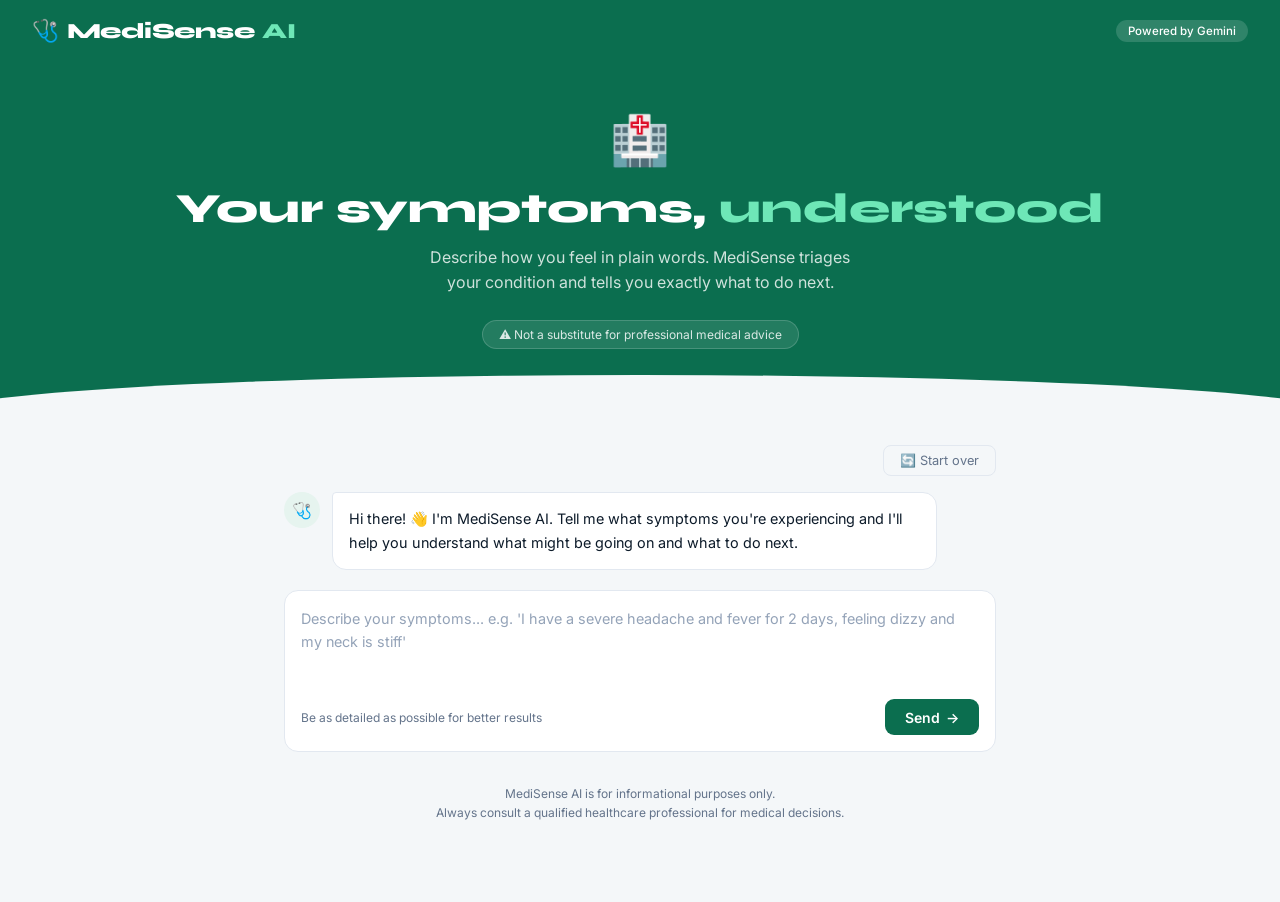
==== medisense-ai.html @ 7944e84e "Initial commit: MediSense AI - symptom checker built with Gemini API" ====
<!doctype html>
<html lang="en">
  <head>
    <meta charset="UTF-8" />
    <meta name="viewport" content="width=device-width, initial-scale=1.0" />
    <title>MediSense AI</title>
    <link
      href="https://fonts.googleapis.com/css2?family=Inter:ital,wght@0,400;0,500;0,600;0,700;1,400&family=Syne:wght@700;800&display=swap"
      rel="stylesheet" />
    <style>
      *,
      *::before,
      *::after {
        box-sizing: border-box;
        margin: 0;
        padding: 0;
      }

      :root {
        --bg: #f4f7f9;
        --surface: #ffffff;
        --primary: #0b6e4f;
        --primary-light: #e6f4ef;
        --primary-mid: #14a97a;
        --text: #0d1b2a;
        --muted: #64748b;
        --border: #e2e8f0;
        --emergency: #dc2626;
        --emergency-bg: #fef2f2;
        --urgent: #d97706;
        --urgent-bg: #fffbeb;
        --see-doctor: #2563eb;
        --see-doctor-bg: #eff6ff;
        --monitor: #0b6e4f;
        --monitor-bg: #e6f4ef;
      }

      body {
        font-family: "Inter", sans-serif;
        background: var(--bg);
        color: var(--text);
        min-height: 100vh;
      }

      /* HEADER */
      header {
        background: var(--primary);
        padding: 0 2rem;
        height: 62px;
        display: flex;
        align-items: center;
        justify-content: space-between;
        position: sticky;
        top: 0;
        z-index: 10;
      }

      .logo {
        font-family: "Syne", sans-serif;
        font-size: 1.35rem;
        font-weight: 800;
        color: white;
        letter-spacing: -0.5px;
        display: flex;
        align-items: center;
        gap: 0.5rem;
      }

      .logo .dot {
        color: #6ee7b7;
      }

      .header-badge {
        font-size: 0.72rem;
        background: rgba(255, 255, 255, 0.15);
        color: white;
        padding: 4px 12px;
        border-radius: 20px;
        font-weight: 500;
      }

      /* HERO */
      .hero {
        background: var(--primary);
        color: white;
        padding: 3rem 1.5rem 4rem;
        text-align: center;
        position: relative;
        overflow: hidden;
      }

      .hero::after {
        content: "";
        position: absolute;
        bottom: -2px;
        left: 0;
        right: 0;
        height: 40px;
        background: var(--bg);
        clip-path: ellipse(55% 100% at 50% 100%);
      }

      .hero-icon {
        font-size: 3rem;
        margin-bottom: 1rem;
        display: block;
      }

      .hero h1 {
        font-family: "Syne", sans-serif;
        font-size: clamp(1.8rem, 4vw, 2.6rem);
        font-weight: 800;
        line-height: 1.15;
        margin-bottom: 0.75rem;
      }

      .hero h1 span {
        color: #6ee7b7;
      }

      .hero p {
        font-size: 1rem;
        opacity: 0.8;
        max-width: 440px;
        margin: 0 auto 1.5rem;
        line-height: 1.6;
      }

      .disclaimer-pill {
        display: inline-block;
        background: rgba(255, 255, 255, 0.12);
        border: 1px solid rgba(255, 255, 255, 0.2);
        padding: 6px 16px;
        border-radius: 20px;
        font-size: 0.75rem;
        opacity: 0.85;
      }

      /* CONTAINER */
      .container {
        max-width: 760px;
        margin: 0 auto;
        padding: 2rem 1.5rem 5rem;
      }

      /* CHAT HISTORY */
      #chatHistory {
        margin-bottom: 1.25rem;
        display: flex;
        flex-direction: column;
        gap: 1rem;
      }

      .bubble {
        display: flex;
        gap: 0.75rem;
        align-items: flex-start;
      }

      .bubble.user {
        flex-direction: row-reverse;
      }

      .avatar {
        width: 36px;
        height: 36px;
        border-radius: 50%;
        display: flex;
        align-items: center;
        justify-content: center;
        font-size: 1rem;
        flex-shrink: 0;
      }

      .avatar.ai {
        background: var(--primary-light);
      }
      .avatar.user-av {
        background: #e0e7ff;
      }

      .bubble-content {
        max-width: 85%;
        padding: 0.875rem 1rem;
        border-radius: 14px;
        font-size: 0.9rem;
        line-height: 1.65;
      }

      .bubble.ai .bubble-content {
        background: var(--surface);
        border: 1px solid var(--border);
        border-top-left-radius: 4px;
      }

      .bubble.user .bubble-content {
        background: var(--primary);
        color: white;
        border-top-right-radius: 4px;
      }

      /* TRIAGE RESULT CARD */
      .triage-card {
        background: var(--surface);
        border: 1px solid var(--border);
        border-radius: 16px;
        overflow: hidden;
        margin-bottom: 1rem;
      }

      .triage-header {
        padding: 1rem 1.25rem;
        display: flex;
        align-items: center;
        gap: 0.75rem;
      }

      .triage-badge {
        font-size: 0.75rem;
        font-weight: 700;
        padding: 4px 12px;
        border-radius: 20px;
        letter-spacing: 0.3px;
      }

      .triage-emergency .triage-header {
        background: var(--emergency-bg);
        border-bottom: 1px solid #fecaca;
      }
      .triage-emergency .triage-badge {
        background: var(--emergency);
        color: white;
      }
      .triage-urgent .triage-header {
        background: var(--urgent-bg);
        border-bottom: 1px solid #fde68a;
      }
      .triage-urgent .triage-badge {
        background: var(--urgent);
        color: white;
      }
      .triage-see-doctor .triage-header {
        background: var(--see-doctor-bg);
        border-bottom: 1px solid #bfdbfe;
      }
      .triage-see-doctor .triage-badge {
        background: var(--see-doctor);
        color: white;
      }
      .triage-monitor .triage-header {
        background: var(--monitor-bg);
        border-bottom: 1px solid #a7f3d0;
      }
      .triage-monitor .triage-badge {
        background: var(--monitor);
        color: white;
      }

      .triage-icon {
        font-size: 1.5rem;
      }
      .triage-title {
        font-weight: 700;
        font-size: 0.95rem;
      }

      .triage-body {
        padding: 1.25rem;
      }

      .triage-summary {
        font-size: 0.9rem;
        line-height: 1.65;
        color: var(--text);
        margin-bottom: 1.25rem;
      }

      .triage-section {
        margin-bottom: 1rem;
      }

      .triage-section h4 {
        font-size: 0.8rem;
        font-weight: 700;
        color: var(--muted);
        text-transform: uppercase;
        letter-spacing: 0.4px;
        margin-bottom: 0.5rem;
      }

      .triage-section ul {
        list-style: none;
        padding: 0;
        display: flex;
        flex-direction: column;
        gap: 0.4rem;
      }

      .triage-section ul li {
        font-size: 0.875rem;
        padding: 0.5rem 0.75rem;
        background: var(--bg);
        border-radius: 8px;
        display: flex;
        align-items: flex-start;
        gap: 0.5rem;
        line-height: 1.5;
      }

      .triage-section ul li .li-icon {
        flex-shrink: 0;
      }

      .action-steps li {
        background: var(--primary-light);
      }

      /* FOLLOW-UP QUESTIONS */
      .followup-card {
        background: var(--surface);
        border: 1px solid var(--border);
        border-radius: 14px;
        padding: 1.1rem 1.25rem;
        margin-top: 0.75rem;
      }

      .followup-card p {
        font-size: 0.875rem;
        color: var(--muted);
        margin-bottom: 0.75rem;
      }

      .followup-questions {
        display: flex;
        flex-direction: column;
        gap: 0.5rem;
      }

      .fq-btn {
        background: var(--bg);
        border: 1px solid var(--border);
        padding: 0.6rem 0.875rem;
        border-radius: 8px;
        font-size: 0.85rem;
        font-family: "Inter", sans-serif;
        cursor: pointer;
        text-align: left;
        color: var(--text);
        transition: all 0.15s;
        line-height: 1.4;
      }

      .fq-btn:hover {
        border-color: var(--primary-mid);
        background: var(--primary-light);
        color: var(--primary);
      }

      /* INPUT AREA */
      .input-area {
        background: var(--surface);
        border: 1px solid var(--border);
        border-radius: 14px;
        padding: 1rem;
        display: flex;
        flex-direction: column;
        gap: 0.75rem;
      }

      .input-area textarea {
        width: 100%;
        border: none;
        outline: none;
        font-family: "Inter", sans-serif;
        font-size: 0.9rem;
        line-height: 1.6;
        color: var(--text);
        resize: none;
        min-height: 80px;
        background: transparent;
      }

      .input-area textarea::placeholder {
        color: #94a3b8;
      }

      .input-footer {
        display: flex;
        justify-content: space-between;
        align-items: center;
      }

      .input-hint {
        font-size: 0.75rem;
        color: var(--muted);
      }

      .send-btn {
        background: var(--primary);
        color: white;
        border: none;
        padding: 0.6rem 1.25rem;
        border-radius: 9px;
        font-size: 0.875rem;
        font-weight: 600;
        font-family: "Inter", sans-serif;
        cursor: pointer;
        display: flex;
        align-items: center;
        gap: 0.4rem;
        transition:
          background 0.2s,
          transform 0.1s;
      }

      .send-btn:hover {
        background: #094d37;
      }
      .send-btn:active {
        transform: scale(0.97);
      }
      .send-btn:disabled {
        background: #94a3b8;
        cursor: not-allowed;
        transform: none;
      }

      /* LOADER BUBBLE */
      .typing-bubble {
        display: flex;
        gap: 0.75rem;
        align-items: flex-start;
      }

      .typing-dots {
        background: var(--surface);
        border: 1px solid var(--border);
        border-radius: 14px;
        border-top-left-radius: 4px;
        padding: 0.875rem 1rem;
        display: flex;
        gap: 5px;
        align-items: center;
      }

      .typing-dots span {
        width: 7px;
        height: 7px;
        background: var(--primary-mid);
        border-radius: 50%;
        animation: bounce 1.2s infinite;
      }

      .typing-dots span:nth-child(2) {
        animation-delay: 0.2s;
      }
      .typing-dots span:nth-child(3) {
        animation-delay: 0.4s;
      }

      @keyframes bounce {
        0%,
        80%,
        100% {
          transform: translateY(0);
          opacity: 0.4;
        }
        40% {
          transform: translateY(-6px);
          opacity: 1;
        }
      }

      /* ERROR */
      .error-pill {
        background: #fef2f2;
        border: 1px solid #fecaca;
        color: var(--emergency);
        padding: 0.75rem 1rem;
        border-radius: 10px;
        font-size: 0.875rem;
        margin-bottom: 0.75rem;
      }

      /* RESET */
      .reset-btn {
        background: none;
        border: 1px solid var(--border);
        color: var(--muted);
        padding: 0.45rem 1rem;
        border-radius: 8px;
        font-size: 0.8rem;
        font-family: "Inter", sans-serif;
        cursor: pointer;
        transition: all 0.2s;
      }

      .reset-btn:hover {
        border-color: var(--emergency);
        color: var(--emergency);
      }

      .top-bar {
        display: flex;
        justify-content: flex-end;
        margin-bottom: 1rem;
      }

      /* DISCLAIMER FOOTER */
      .footer-note {
        text-align: center;
        font-size: 0.75rem;
        color: var(--muted);
        margin-top: 2rem;
        line-height: 1.6;
      }
    </style>
  </head>
  <body>
    <header>
      <div class="logo">
        <span>🩺</span> MediSense<span class="dot">AI</span>
      </div>
      <div class="header-badge">Powered by Gemini</div>
    </header>

    <div class="hero">
      <span class="hero-icon">🏥</span>
      <h1>Your symptoms, <span>understood</span></h1>
      <p>
        Describe how you feel in plain words. MediSense triages your condition
        and tells you exactly what to do next.
      </p>
      <div class="disclaimer-pill">
        ⚠️ Not a substitute for professional medical advice
      </div>
    </div>

    <div class="container">
      <div class="top-bar">
        <button class="reset-btn" onclick="resetChat()">🔄 Start over</button>
      </div>

      <div id="chatHistory"></div>

      <div id="errorContainer"></div>

      <div class="input-area">
        <textarea
          id="symptomInput"
          placeholder="Describe your symptoms... e.g. 'I have a severe headache and fever for 2 days, feeling dizzy and my neck is stiff'"
          onkeydown="handleKey(event)"></textarea>
        <div class="input-footer">
          <span class="input-hint"
            >Be as detailed as possible for better results</span
          >
          <button class="send-btn" id="sendBtn" onclick="sendMessage()">
            <span>Send</span> →
          </button>
        </div>
      </div>

      <div class="footer-note">
        MediSense AI is for informational purposes only.<br />
        Always consult a qualified healthcare professional for medical
        decisions.
      </div>
    </div>

    <script>
      const GEMINI_API_KEY =
        "AQ.Ab8RN6LiG87fTuWB8B-XUvdcPAya-ZRC0vfElO4MX_sTVH9ygw";
      const API_URL = `https://generativelanguage.googleapis.com/v1beta/models/gemini-3.1-flash-lite:generateContent?key=${GEMINI_API_KEY}`;

      let conversationHistory = [];
      let isFirstMessage = true;

      function handleKey(e) {
        if (e.key === "Enter" && !e.shiftKey) {
          e.preventDefault();
          sendMessage();
        }
      }

      async function sendMessage(prefill = null) {
        const input = document.getElementById("symptomInput");
        const message = prefill || input.value.trim();
        if (!message) return;

        clearError();
        input.value = "";

        // Add user bubble
        addBubble("user", message);

        // Add to history
        conversationHistory.push({ role: "user", parts: [{ text: message }] });

        // Show typing
        const typingEl = showTyping();

        const prompt = buildPrompt(message);

        try {
          const response = await fetch(API_URL, {
            method: "POST",
            headers: { "Content-Type": "application/json" },
            body: JSON.stringify({
              contents: conversationHistory,
              systemInstruction: {
                parts: [
                  {
                    text: `You are MediSense AI, a compassionate and knowledgeable medical triage assistant. 
Your job is to help everyday people understand their symptoms and know what to do.

ALWAYS respond in valid JSON only. No markdown, no backticks, no extra text.

For the FIRST symptom description, use this structure:
{
  "type": "triage",
  "triage_level": "emergency|urgent|see_doctor|monitor",
  "triage_title": "<short title e.g. 'Seek Emergency Care Now'>",
  "triage_icon": "<one emoji>",
  "summary": "<2-3 sentence compassionate summary of what might be happening>",
  "possible_conditions": ["<condition 1>", "<condition 2>", "<condition 3>"],
  "action_steps": ["<step 1>", "<step 2>", "<step 3>"],
  "follow_up_questions": ["<question to clarify symptoms 1>", "<question 2>", "<question 3>"]
}

For FOLLOW-UP messages (more info provided), use:
{
  "type": "followup",
  "updated_summary": "<updated assessment based on new info>",
  "refined_conditions": ["<condition 1>", "<condition 2>"],
  "updated_action_steps": ["<step 1>", "<step 2>", "<step 3>"],
  "follow_up_questions": ["<another clarifying question 1>", "<question 2>"]
}

Triage levels:
- emergency: life-threatening, call ambulance or go to ER immediately
- urgent: needs care within hours, go to urgent care or ER
- see_doctor: needs medical attention within 1-2 days
- monitor: can be managed at home, watch for changes

Always be compassionate, clear, and avoid medical jargon.`,
                  },
                ],
              },
              generationConfig: { temperature: 0.4, maxOutputTokens: 1500 },
            }),
          });

          removeTyping(typingEl);

          const data = await response.json();
          if (data.error) throw new Error(data.error.message);

          const raw = data.candidates[0].content.parts[0].text;
          const clean = raw.replace(/```json|```/g, "").trim();
          const result = JSON.parse(clean);

          // Add assistant response to history
          conversationHistory.push({
            role: "model",
            parts: [{ text: raw }],
          });

          if (result.type === "triage") {
            renderTriageCard(result);
          } else {
            renderFollowUp(result);
          }

          isFirstMessage = false;
        } catch (err) {
          removeTyping(typingEl);
          showError("Something went wrong: " + err.message);
        }
      }

      function buildPrompt(message) {
        return message;
      }

      function renderTriageCard(r) {
        const levelClass =
          {
            emergency: "triage-emergency",
            urgent: "triage-urgent",
            see_doctor: "triage-see-doctor",
            monitor: "triage-monitor",
          }[r.triage_level] || "triage-monitor";

        const html = `
      <div class="triage-card ${levelClass}">
        <div class="triage-header">
          <span class="triage-icon">${r.triage_icon}</span>
          <span class="triage-title">${r.triage_title}</span>
          <span class="triage-badge">${r.triage_level.replace("_", " ").toUpperCase()}</span>
        </div>
        <div class="triage-body">
          <p class="triage-summary">${r.summary}</p>

          <div class="triage-section">
            <h4>Possible Conditions</h4>
            <ul>
              ${r.possible_conditions.map((c) => `<li><span class="li-icon">🔍</span> ${c}</li>`).join("")}
            </ul>
          </div>

          <div class="triage-section action-steps">
            <h4>What to do next</h4>
            <ul>
              ${r.action_steps.map((s, i) => `<li><span class="li-icon">✅</span> ${s}</li>`).join("")}
            </ul>
          </div>
        </div>
      </div>

      <div class="followup-card">
        <p>Help me refine your assessment — answer one or more of these:</p>
        <div class="followup-questions">
          ${r.follow_up_questions
            .map(
              (q) => `
            <button class="fq-btn" onclick="sendMessage(${JSON.stringify(q)})">${q}</button>
          `,
            )
            .join("")}
        </div>
      </div>
    `;

        addBubble("ai", html, true);
      }

      function renderFollowUp(r) {
        const html = `
      <div class="triage-section" style="margin-bottom:0.75rem;">
        <p style="font-size:0.9rem;line-height:1.65;margin-bottom:1rem;">${r.updated_summary}</p>

        <h4 style="font-size:0.8rem;font-weight:700;color:var(--muted);text-transform:uppercase;letter-spacing:0.4px;margin-bottom:0.5rem;">Refined Conditions</h4>
        <ul style="list-style:none;padding:0;display:flex;flex-direction:column;gap:0.4rem;margin-bottom:1rem;">
          ${r.refined_conditions
            .map(
              (c) => `
            <li style="font-size:0.875rem;padding:0.5rem 0.75rem;background:var(--bg);border-radius:8px;display:flex;gap:0.5rem;">
              <span>🔍</span> ${c}
            </li>`,
            )
            .join("")}
        </ul>

        <h4 style="font-size:0.8rem;font-weight:700;color:var(--muted);text-transform:uppercase;letter-spacing:0.4px;margin-bottom:0.5rem;">Updated Actions</h4>
        <ul style="list-style:none;padding:0;display:flex;flex-direction:column;gap:0.4rem;">
          ${r.updated_action_steps
            .map(
              (s) => `
            <li style="font-size:0.875rem;padding:0.5rem 0.75rem;background:var(--primary-light);border-radius:8px;display:flex;gap:0.5rem;">
              <span>✅</span> ${s}
            </li>`,
            )
            .join("")}
        </ul>
      </div>

      ${
        r.follow_up_questions && r.follow_up_questions.length
          ? `
      <div class="followup-card" style="margin-top:0.75rem;">
        <p>Want to tell me more?</p>
        <div class="followup-questions">
          ${r.follow_up_questions
            .map(
              (q) => `
            <button class="fq-btn" onclick="sendMessage(${JSON.stringify(q)})">${q}</button>
          `,
            )
            .join("")}
        </div>
      </div>`
          : ""
      }
    `;

        addBubble("ai", html, true);
      }

      function addBubble(role, content, isHTML = false) {
        const history = document.getElementById("chatHistory");
        const div = document.createElement("div");
        div.className = `bubble ${role === "ai" ? "ai" : "user"}`;

        const avatar = `<div class="avatar ${role === "ai" ? "ai" : "user-av"}">${role === "ai" ? "🩺" : "👤"}</div>`;
        const bubble = document.createElement("div");
        bubble.className = "bubble-content";

        if (isHTML) bubble.innerHTML = content;
        else bubble.textContent = content;

        div.innerHTML = avatar;
        div.appendChild(bubble);
        history.appendChild(div);
        div.scrollIntoView({ behavior: "smooth", block: "end" });
      }

      function showTyping() {
        const history = document.getElementById("chatHistory");
        const div = document.createElement("div");
        div.className = "typing-bubble";
        div.id = "typingIndicator";
        div.innerHTML = `
      <div class="avatar ai">🩺</div>
      <div class="typing-dots">
        <span></span><span></span><span></span>
      </div>
    `;
        history.appendChild(div);
        div.scrollIntoView({ behavior: "smooth", block: "end" });
        document.getElementById("sendBtn").disabled = true;
        return div;
      }

      function removeTyping(el) {
        if (el && el.parentNode) el.parentNode.removeChild(el);
        document.getElementById("sendBtn").disabled = false;
      }

      function showError(msg) {
        document.getElementById("errorContainer").innerHTML = `
      <div class="error-pill">⚠️ ${msg}</div>
    `;
      }

      function clearError() {
        document.getElementById("errorContainer").innerHTML = "";
      }

      function resetChat() {
        conversationHistory = [];
        isFirstMessage = true;
        document.getElementById("chatHistory").innerHTML = "";
        document.getElementById("symptomInput").value = "";
        clearError();
      }

      // Welcome message
      window.onload = () => {
        addBubble(
          "ai",
          `Hi there! 👋 I'm MediSense AI. Tell me what symptoms you're experiencing and I'll help you understand what might be going on and what to do next.`,
          false,
        );
      };
    </script>
  </body>
</html>
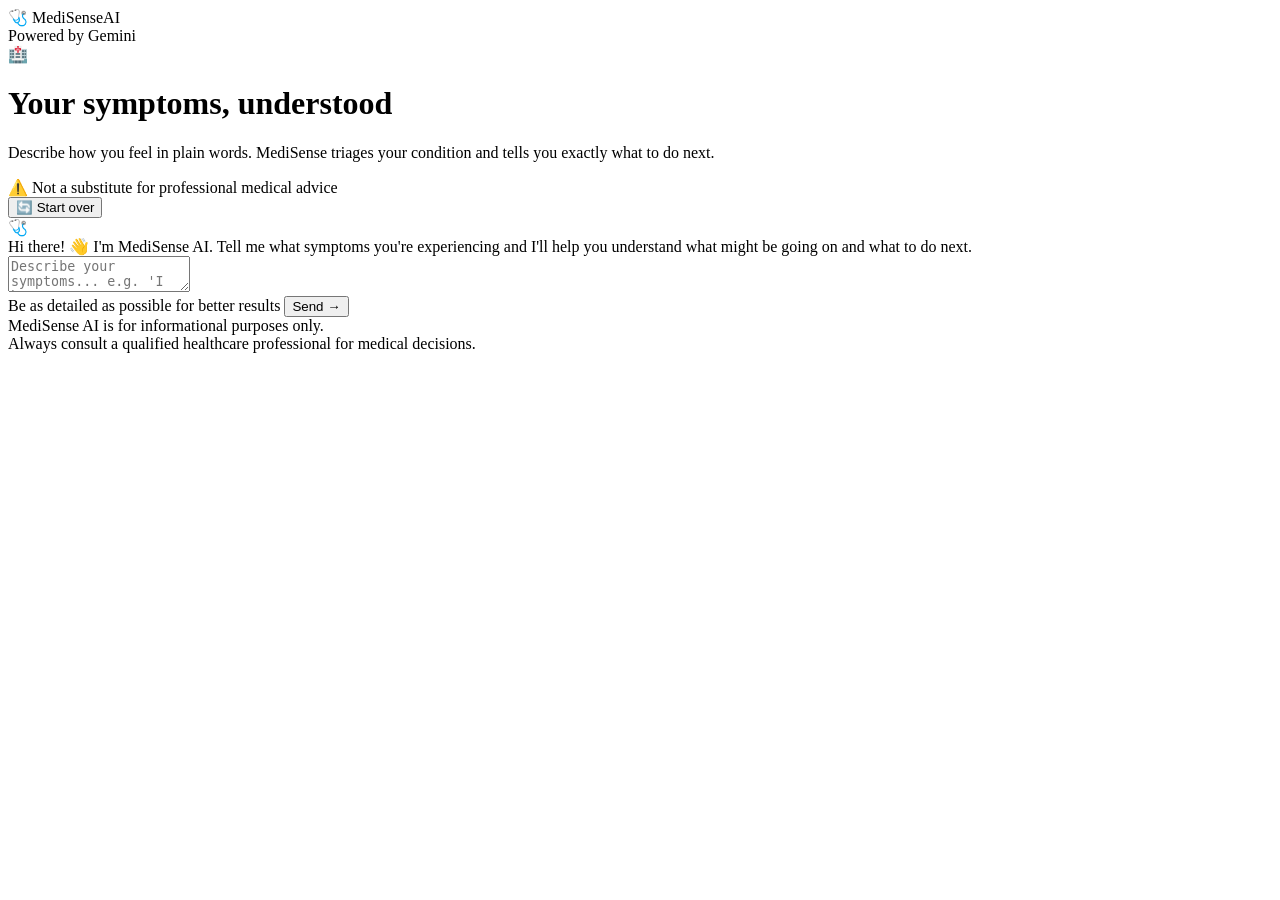
==== commit cef9c9e4: "initial commit: MediSense AI - AI symptom checker powered by Gemini" ====
--- a/medisense-ai.html
+++ b/medisense-ai.html
@@ -5,516 +5,9 @@
     <meta name="viewport" content="width=device-width, initial-scale=1.0" />
     <title>MediSense AI</title>
     <link
-      href="https://fonts.googleapis.com/css2?family=Inter:ital,wght@0,400;0,500;0,600;0,700;1,400&family=Syne:wght@700;800&display=swap"
+      href="https://fonts.googleapis.com/css2?family=Inter:wght@400;500;600;700&family=Syne:wght@700;800&display=swap"
       rel="stylesheet" />
-    <style>
-      *,
-      *::before,
-      *::after {
-        box-sizing: border-box;
-        margin: 0;
-        padding: 0;
-      }
-
-      :root {
-        --bg: #f4f7f9;
-        --surface: #ffffff;
-        --primary: #0b6e4f;
-        --primary-light: #e6f4ef;
-        --primary-mid: #14a97a;
-        --text: #0d1b2a;
-        --muted: #64748b;
-        --border: #e2e8f0;
-        --emergency: #dc2626;
-        --emergency-bg: #fef2f2;
-        --urgent: #d97706;
-        --urgent-bg: #fffbeb;
-        --see-doctor: #2563eb;
-        --see-doctor-bg: #eff6ff;
-        --monitor: #0b6e4f;
-        --monitor-bg: #e6f4ef;
-      }
-
-      body {
-        font-family: "Inter", sans-serif;
-        background: var(--bg);
-        color: var(--text);
-        min-height: 100vh;
-      }
-
-      /* HEADER */
-      header {
-        background: var(--primary);
-        padding: 0 2rem;
-        height: 62px;
-        display: flex;
-        align-items: center;
-        justify-content: space-between;
-        position: sticky;
-        top: 0;
-        z-index: 10;
-      }
-
-      .logo {
-        font-family: "Syne", sans-serif;
-        font-size: 1.35rem;
-        font-weight: 800;
-        color: white;
-        letter-spacing: -0.5px;
-        display: flex;
-        align-items: center;
-        gap: 0.5rem;
-      }
-
-      .logo .dot {
-        color: #6ee7b7;
-      }
-
-      .header-badge {
-        font-size: 0.72rem;
-        background: rgba(255, 255, 255, 0.15);
-        color: white;
-        padding: 4px 12px;
-        border-radius: 20px;
-        font-weight: 500;
-      }
-
-      /* HERO */
-      .hero {
-        background: var(--primary);
-        color: white;
-        padding: 3rem 1.5rem 4rem;
-        text-align: center;
-        position: relative;
-        overflow: hidden;
-      }
-
-      .hero::after {
-        content: "";
-        position: absolute;
-        bottom: -2px;
-        left: 0;
-        right: 0;
-        height: 40px;
-        background: var(--bg);
-        clip-path: ellipse(55% 100% at 50% 100%);
-      }
-
-      .hero-icon {
-        font-size: 3rem;
-        margin-bottom: 1rem;
-        display: block;
-      }
-
-      .hero h1 {
-        font-family: "Syne", sans-serif;
-        font-size: clamp(1.8rem, 4vw, 2.6rem);
-        font-weight: 800;
-        line-height: 1.15;
-        margin-bottom: 0.75rem;
-      }
-
-      .hero h1 span {
-        color: #6ee7b7;
-      }
-
-      .hero p {
-        font-size: 1rem;
-        opacity: 0.8;
-        max-width: 440px;
-        margin: 0 auto 1.5rem;
-        line-height: 1.6;
-      }
-
-      .disclaimer-pill {
-        display: inline-block;
-        background: rgba(255, 255, 255, 0.12);
-        border: 1px solid rgba(255, 255, 255, 0.2);
-        padding: 6px 16px;
-        border-radius: 20px;
-        font-size: 0.75rem;
-        opacity: 0.85;
-      }
-
-      /* CONTAINER */
-      .container {
-        max-width: 760px;
-        margin: 0 auto;
-        padding: 2rem 1.5rem 5rem;
-      }
-
-      /* CHAT HISTORY */
-      #chatHistory {
-        margin-bottom: 1.25rem;
-        display: flex;
-        flex-direction: column;
-        gap: 1rem;
-      }
-
-      .bubble {
-        display: flex;
-        gap: 0.75rem;
-        align-items: flex-start;
-      }
-
-      .bubble.user {
-        flex-direction: row-reverse;
-      }
-
-      .avatar {
-        width: 36px;
-        height: 36px;
-        border-radius: 50%;
-        display: flex;
-        align-items: center;
-        justify-content: center;
-        font-size: 1rem;
-        flex-shrink: 0;
-      }
-
-      .avatar.ai {
-        background: var(--primary-light);
-      }
-      .avatar.user-av {
-        background: #e0e7ff;
-      }
-
-      .bubble-content {
-        max-width: 85%;
-        padding: 0.875rem 1rem;
-        border-radius: 14px;
-        font-size: 0.9rem;
-        line-height: 1.65;
-      }
-
-      .bubble.ai .bubble-content {
-        background: var(--surface);
-        border: 1px solid var(--border);
-        border-top-left-radius: 4px;
-      }
-
-      .bubble.user .bubble-content {
-        background: var(--primary);
-        color: white;
-        border-top-right-radius: 4px;
-      }
-
-      /* TRIAGE RESULT CARD */
-      .triage-card {
-        background: var(--surface);
-        border: 1px solid var(--border);
-        border-radius: 16px;
-        overflow: hidden;
-        margin-bottom: 1rem;
-      }
-
-      .triage-header {
-        padding: 1rem 1.25rem;
-        display: flex;
-        align-items: center;
-        gap: 0.75rem;
-      }
-
-      .triage-badge {
-        font-size: 0.75rem;
-        font-weight: 700;
-        padding: 4px 12px;
-        border-radius: 20px;
-        letter-spacing: 0.3px;
-      }
-
-      .triage-emergency .triage-header {
-        background: var(--emergency-bg);
-        border-bottom: 1px solid #fecaca;
-      }
-      .triage-emergency .triage-badge {
-        background: var(--emergency);
-        color: white;
-      }
-      .triage-urgent .triage-header {
-        background: var(--urgent-bg);
-        border-bottom: 1px solid #fde68a;
-      }
-      .triage-urgent .triage-badge {
-        background: var(--urgent);
-        color: white;
-      }
-      .triage-see-doctor .triage-header {
-        background: var(--see-doctor-bg);
-        border-bottom: 1px solid #bfdbfe;
-      }
-      .triage-see-doctor .triage-badge {
-        background: var(--see-doctor);
-        color: white;
-      }
-      .triage-monitor .triage-header {
-        background: var(--monitor-bg);
-        border-bottom: 1px solid #a7f3d0;
-      }
-      .triage-monitor .triage-badge {
-        background: var(--monitor);
-        color: white;
-      }
-
-      .triage-icon {
-        font-size: 1.5rem;
-      }
-      .triage-title {
-        font-weight: 700;
-        font-size: 0.95rem;
-      }
-
-      .triage-body {
-        padding: 1.25rem;
-      }
-
-      .triage-summary {
-        font-size: 0.9rem;
-        line-height: 1.65;
-        color: var(--text);
-        margin-bottom: 1.25rem;
-      }
-
-      .triage-section {
-        margin-bottom: 1rem;
-      }
-
-      .triage-section h4 {
-        font-size: 0.8rem;
-        font-weight: 700;
-        color: var(--muted);
-        text-transform: uppercase;
-        letter-spacing: 0.4px;
-        margin-bottom: 0.5rem;
-      }
-
-      .triage-section ul {
-        list-style: none;
-        padding: 0;
-        display: flex;
-        flex-direction: column;
-        gap: 0.4rem;
-      }
-
-      .triage-section ul li {
-        font-size: 0.875rem;
-        padding: 0.5rem 0.75rem;
-        background: var(--bg);
-        border-radius: 8px;
-        display: flex;
-        align-items: flex-start;
-        gap: 0.5rem;
-        line-height: 1.5;
-      }
-
-      .triage-section ul li .li-icon {
-        flex-shrink: 0;
-      }
-
-      .action-steps li {
-        background: var(--primary-light);
-      }
-
-      /* FOLLOW-UP QUESTIONS */
-      .followup-card {
-        background: var(--surface);
-        border: 1px solid var(--border);
-        border-radius: 14px;
-        padding: 1.1rem 1.25rem;
-        margin-top: 0.75rem;
-      }
-
-      .followup-card p {
-        font-size: 0.875rem;
-        color: var(--muted);
-        margin-bottom: 0.75rem;
-      }
-
-      .followup-questions {
-        display: flex;
-        flex-direction: column;
-        gap: 0.5rem;
-      }
-
-      .fq-btn {
-        background: var(--bg);
-        border: 1px solid var(--border);
-        padding: 0.6rem 0.875rem;
-        border-radius: 8px;
-        font-size: 0.85rem;
-        font-family: "Inter", sans-serif;
-        cursor: pointer;
-        text-align: left;
-        color: var(--text);
-        transition: all 0.15s;
-        line-height: 1.4;
-      }
-
-      .fq-btn:hover {
-        border-color: var(--primary-mid);
-        background: var(--primary-light);
-        color: var(--primary);
-      }
-
-      /* INPUT AREA */
-      .input-area {
-        background: var(--surface);
-        border: 1px solid var(--border);
-        border-radius: 14px;
-        padding: 1rem;
-        display: flex;
-        flex-direction: column;
-        gap: 0.75rem;
-      }
-
-      .input-area textarea {
-        width: 100%;
-        border: none;
-        outline: none;
-        font-family: "Inter", sans-serif;
-        font-size: 0.9rem;
-        line-height: 1.6;
-        color: var(--text);
-        resize: none;
-        min-height: 80px;
-        background: transparent;
-      }
-
-      .input-area textarea::placeholder {
-        color: #94a3b8;
-      }
-
-      .input-footer {
-        display: flex;
-        justify-content: space-between;
-        align-items: center;
-      }
-
-      .input-hint {
-        font-size: 0.75rem;
-        color: var(--muted);
-      }
-
-      .send-btn {
-        background: var(--primary);
-        color: white;
-        border: none;
-        padding: 0.6rem 1.25rem;
-        border-radius: 9px;
-        font-size: 0.875rem;
-        font-weight: 600;
-        font-family: "Inter", sans-serif;
-        cursor: pointer;
-        display: flex;
-        align-items: center;
-        gap: 0.4rem;
-        transition:
-          background 0.2s,
-          transform 0.1s;
-      }
-
-      .send-btn:hover {
-        background: #094d37;
-      }
-      .send-btn:active {
-        transform: scale(0.97);
-      }
-      .send-btn:disabled {
-        background: #94a3b8;
-        cursor: not-allowed;
-        transform: none;
-      }
-
-      /* LOADER BUBBLE */
-      .typing-bubble {
-        display: flex;
-        gap: 0.75rem;
-        align-items: flex-start;
-      }
-
-      .typing-dots {
-        background: var(--surface);
-        border: 1px solid var(--border);
-        border-radius: 14px;
-        border-top-left-radius: 4px;
-        padding: 0.875rem 1rem;
-        display: flex;
-        gap: 5px;
-        align-items: center;
-      }
-
-      .typing-dots span {
-        width: 7px;
-        height: 7px;
-        background: var(--primary-mid);
-        border-radius: 50%;
-        animation: bounce 1.2s infinite;
-      }
-
-      .typing-dots span:nth-child(2) {
-        animation-delay: 0.2s;
-      }
-      .typing-dots span:nth-child(3) {
-        animation-delay: 0.4s;
-      }
-
-      @keyframes bounce {
-        0%,
-        80%,
-        100% {
-          transform: translateY(0);
-          opacity: 0.4;
-        }
-        40% {
-          transform: translateY(-6px);
-          opacity: 1;
-        }
-      }
-
-      /* ERROR */
-      .error-pill {
-        background: #fef2f2;
-        border: 1px solid #fecaca;
-        color: var(--emergency);
-        padding: 0.75rem 1rem;
-        border-radius: 10px;
-        font-size: 0.875rem;
-        margin-bottom: 0.75rem;
-      }
-
-      /* RESET */
-      .reset-btn {
-        background: none;
-        border: 1px solid var(--border);
-        color: var(--muted);
-        padding: 0.45rem 1rem;
-        border-radius: 8px;
-        font-size: 0.8rem;
-        font-family: "Inter", sans-serif;
-        cursor: pointer;
-        transition: all 0.2s;
-      }
-
-      .reset-btn:hover {
-        border-color: var(--emergency);
-        color: var(--emergency);
-      }
-
-      .top-bar {
-        display: flex;
-        justify-content: flex-end;
-        margin-bottom: 1rem;
-      }
-
-      /* DISCLAIMER FOOTER */
-      .footer-note {
-        text-align: center;
-        font-size: 0.75rem;
-        color: var(--muted);
-        margin-top: 2rem;
-        line-height: 1.6;
-      }
-    </style>
+    <link rel="stylesheet" href=".css" />
   </head>
   <body>
     <header>
@@ -540,11 +33,8 @@
       <div class="top-bar">
         <button class="reset-btn" onclick="resetChat()">🔄 Start over</button>
       </div>
-
       <div id="chatHistory"></div>
-
       <div id="errorContainer"></div>
-
       <div class="input-area">
         <textarea
           id="symptomInput"
@@ -555,11 +45,10 @@
             >Be as detailed as possible for better results</span
           >
           <button class="send-btn" id="sendBtn" onclick="sendMessage()">
-            <span>Send</span> →
+            Send →
           </button>
         </div>
       </div>
-
       <div class="footer-note">
         MediSense AI is for informational purposes only.<br />
         Always consult a qualified healthcare professional for medical
@@ -567,291 +56,6 @@
       </div>
     </div>
 
-    <script>
-      const GEMINI_API_KEY =
-        "AQ.Ab8RN6LiG87fTuWB8B-XUvdcPAya-ZRC0vfElO4MX_sTVH9ygw";
-      const API_URL = `https://generativelanguage.googleapis.com/v1beta/models/gemini-3.1-flash-lite:generateContent?key=${GEMINI_API_KEY}`;
-
-      let conversationHistory = [];
-      let isFirstMessage = true;
-
-      function handleKey(e) {
-        if (e.key === "Enter" && !e.shiftKey) {
-          e.preventDefault();
-          sendMessage();
-        }
-      }
-
-      async function sendMessage(prefill = null) {
-        const input = document.getElementById("symptomInput");
-        const message = prefill || input.value.trim();
-        if (!message) return;
-
-        clearError();
-        input.value = "";
-
-        // Add user bubble
-        addBubble("user", message);
-
-        // Add to history
-        conversationHistory.push({ role: "user", parts: [{ text: message }] });
-
-        // Show typing
-        const typingEl = showTyping();
-
-        const prompt = buildPrompt(message);
-
-        try {
-          const response = await fetch(API_URL, {
-            method: "POST",
-            headers: { "Content-Type": "application/json" },
-            body: JSON.stringify({
-              contents: conversationHistory,
-              systemInstruction: {
-                parts: [
-                  {
-                    text: `You are MediSense AI, a compassionate and knowledgeable medical triage assistant. 
-Your job is to help everyday people understand their symptoms and know what to do.
-
-ALWAYS respond in valid JSON only. No markdown, no backticks, no extra text.
-
-For the FIRST symptom description, use this structure:
-{
-  "type": "triage",
-  "triage_level": "emergency|urgent|see_doctor|monitor",
-  "triage_title": "<short title e.g. 'Seek Emergency Care Now'>",
-  "triage_icon": "<one emoji>",
-  "summary": "<2-3 sentence compassionate summary of what might be happening>",
-  "possible_conditions": ["<condition 1>", "<condition 2>", "<condition 3>"],
-  "action_steps": ["<step 1>", "<step 2>", "<step 3>"],
-  "follow_up_questions": ["<question to clarify symptoms 1>", "<question 2>", "<question 3>"]
-}
-
-For FOLLOW-UP messages (more info provided), use:
-{
-  "type": "followup",
-  "updated_summary": "<updated assessment based on new info>",
-  "refined_conditions": ["<condition 1>", "<condition 2>"],
-  "updated_action_steps": ["<step 1>", "<step 2>", "<step 3>"],
-  "follow_up_questions": ["<another clarifying question 1>", "<question 2>"]
-}
-
-Triage levels:
-- emergency: life-threatening, call ambulance or go to ER immediately
-- urgent: needs care within hours, go to urgent care or ER
-- see_doctor: needs medical attention within 1-2 days
-- monitor: can be managed at home, watch for changes
-
-Always be compassionate, clear, and avoid medical jargon.`,
-                  },
-                ],
-              },
-              generationConfig: { temperature: 0.4, maxOutputTokens: 1500 },
-            }),
-          });
-
-          removeTyping(typingEl);
-
-          const data = await response.json();
-          if (data.error) throw new Error(data.error.message);
-
-          const raw = data.candidates[0].content.parts[0].text;
-          const clean = raw.replace(/```json|```/g, "").trim();
-          const result = JSON.parse(clean);
-
-          // Add assistant response to history
-          conversationHistory.push({
-            role: "model",
-            parts: [{ text: raw }],
-          });
-
-          if (result.type === "triage") {
-            renderTriageCard(result);
-          } else {
-            renderFollowUp(result);
-          }
-
-          isFirstMessage = false;
-        } catch (err) {
-          removeTyping(typingEl);
-          showError("Something went wrong: " + err.message);
-        }
-      }
-
-      function buildPrompt(message) {
-        return message;
-      }
-
-      function renderTriageCard(r) {
-        const levelClass =
-          {
-            emergency: "triage-emergency",
-            urgent: "triage-urgent",
-            see_doctor: "triage-see-doctor",
-            monitor: "triage-monitor",
-          }[r.triage_level] || "triage-monitor";
-
-        const html = `
-      <div class="triage-card ${levelClass}">
-        <div class="triage-header">
-          <span class="triage-icon">${r.triage_icon}</span>
-          <span class="triage-title">${r.triage_title}</span>
-          <span class="triage-badge">${r.triage_level.replace("_", " ").toUpperCase()}</span>
-        </div>
-        <div class="triage-body">
-          <p class="triage-summary">${r.summary}</p>
-
-          <div class="triage-section">
-            <h4>Possible Conditions</h4>
-            <ul>
-              ${r.possible_conditions.map((c) => `<li><span class="li-icon">🔍</span> ${c}</li>`).join("")}
-            </ul>
-          </div>
-
-          <div class="triage-section action-steps">
-            <h4>What to do next</h4>
-            <ul>
-              ${r.action_steps.map((s, i) => `<li><span class="li-icon">✅</span> ${s}</li>`).join("")}
-            </ul>
-          </div>
-        </div>
-      </div>
-
-      <div class="followup-card">
-        <p>Help me refine your assessment — answer one or more of these:</p>
-        <div class="followup-questions">
-          ${r.follow_up_questions
-            .map(
-              (q) => `
-            <button class="fq-btn" onclick="sendMessage(${JSON.stringify(q)})">${q}</button>
-          `,
-            )
-            .join("")}
-        </div>
-      </div>
-    `;
-
-        addBubble("ai", html, true);
-      }
-
-      function renderFollowUp(r) {
-        const html = `
-      <div class="triage-section" style="margin-bottom:0.75rem;">
-        <p style="font-size:0.9rem;line-height:1.65;margin-bottom:1rem;">${r.updated_summary}</p>
-
-        <h4 style="font-size:0.8rem;font-weight:700;color:var(--muted);text-transform:uppercase;letter-spacing:0.4px;margin-bottom:0.5rem;">Refined Conditions</h4>
-        <ul style="list-style:none;padding:0;display:flex;flex-direction:column;gap:0.4rem;margin-bottom:1rem;">
-          ${r.refined_conditions
-            .map(
-              (c) => `
-            <li style="font-size:0.875rem;padding:0.5rem 0.75rem;background:var(--bg);border-radius:8px;display:flex;gap:0.5rem;">
-              <span>🔍</span> ${c}
-            </li>`,
-            )
-            .join("")}
-        </ul>
-
-        <h4 style="font-size:0.8rem;font-weight:700;color:var(--muted);text-transform:uppercase;letter-spacing:0.4px;margin-bottom:0.5rem;">Updated Actions</h4>
-        <ul style="list-style:none;padding:0;display:flex;flex-direction:column;gap:0.4rem;">
-          ${r.updated_action_steps
-            .map(
-              (s) => `
-            <li style="font-size:0.875rem;padding:0.5rem 0.75rem;background:var(--primary-light);border-radius:8px;display:flex;gap:0.5rem;">
-              <span>✅</span> ${s}
-            </li>`,
-            )
-            .join("")}
-        </ul>
-      </div>
-
-      ${
-        r.follow_up_questions && r.follow_up_questions.length
-          ? `
-      <div class="followup-card" style="margin-top:0.75rem;">
-        <p>Want to tell me more?</p>
-        <div class="followup-questions">
-          ${r.follow_up_questions
-            .map(
-              (q) => `
-            <button class="fq-btn" onclick="sendMessage(${JSON.stringify(q)})">${q}</button>
-          `,
-            )
-            .join("")}
-        </div>
-      </div>`
-          : ""
-      }
-    `;
-
-        addBubble("ai", html, true);
-      }
-
-      function addBubble(role, content, isHTML = false) {
-        const history = document.getElementById("chatHistory");
-        const div = document.createElement("div");
-        div.className = `bubble ${role === "ai" ? "ai" : "user"}`;
-
-        const avatar = `<div class="avatar ${role === "ai" ? "ai" : "user-av"}">${role === "ai" ? "🩺" : "👤"}</div>`;
-        const bubble = document.createElement("div");
-        bubble.className = "bubble-content";
-
-        if (isHTML) bubble.innerHTML = content;
-        else bubble.textContent = content;
-
-        div.innerHTML = avatar;
-        div.appendChild(bubble);
-        history.appendChild(div);
-        div.scrollIntoView({ behavior: "smooth", block: "end" });
-      }
-
-      function showTyping() {
-        const history = document.getElementById("chatHistory");
-        const div = document.createElement("div");
-        div.className = "typing-bubble";
-        div.id = "typingIndicator";
-        div.innerHTML = `
-      <div class="avatar ai">🩺</div>
-      <div class="typing-dots">
-        <span></span><span></span><span></span>
-      </div>
-    `;
-        history.appendChild(div);
-        div.scrollIntoView({ behavior: "smooth", block: "end" });
-        document.getElementById("sendBtn").disabled = true;
-        return div;
-      }
-
-      function removeTyping(el) {
-        if (el && el.parentNode) el.parentNode.removeChild(el);
-        document.getElementById("sendBtn").disabled = false;
-      }
-
-      function showError(msg) {
-        document.getElementById("errorContainer").innerHTML = `
-      <div class="error-pill">⚠️ ${msg}</div>
-    `;
-      }
-
-      function clearError() {
-        document.getElementById("errorContainer").innerHTML = "";
-      }
-
-      function resetChat() {
-        conversationHistory = [];
-        isFirstMessage = true;
-        document.getElementById("chatHistory").innerHTML = "";
-        document.getElementById("symptomInput").value = "";
-        clearError();
-      }
-
-      // Welcome message
-      window.onload = () => {
-        addBubble(
-          "ai",
-          `Hi there! 👋 I'm MediSense AI. Tell me what symptoms you're experiencing and I'll help you understand what might be going on and what to do next.`,
-          false,
-        );
-      };
-    </script>
+    <script src=".js"></script>
   </body>
 </html>
--- a/.css
+++ b/.css
@@ -0,0 +1,557 @@
+*,
+*::before,
+*::after {
+  box-sizing: border-box;
+  margin: 0;
+  padding: 0;
+}
+:root {
+  --bg: #f4f7f9;
+  --surface: #ffffff;
+  --primary: #0b6e4f;
+  --primary-light: #e6f4ef;
+  --primary-mid: #14a97a;
+  --text: #0d1b2a;
+  --muted: #64748b;
+  --border: #e2e8f0;
+  --emergency: #dc2626;
+  --emergency-bg: #fef2f2;
+  --urgent: #d97706;
+  --urgent-bg: #fffbeb;
+  --see-doctor: #2563eb;
+  --see-doctor-bg: #eff6ff;
+  --monitor: #0b6e4f;
+  --monitor-bg: #e6f4ef;
+}
+body {
+  font-family: "Inter", sans-serif;
+  background: var(--bg);
+  color: var(--text);
+  min-height: 100vh;
+}
+
+/* HEADER */
+header {
+  background: var(--primary);
+  padding: 0 2rem;
+  height: 62px;
+  display: flex;
+  align-items: center;
+  justify-content: space-between;
+  position: sticky;
+  top: 0;
+  z-index: 10;
+}
+.logo {
+  font-family: "Syne", sans-serif;
+  font-size: 1.35rem;
+  font-weight: 800;
+  color: white;
+  display: flex;
+  align-items: center;
+  gap: 0.5rem;
+}
+.logo .dot {
+  color: #6ee7b7;
+}
+.header-badge {
+  font-size: 0.72rem;
+  background: rgba(255, 255, 255, 0.15);
+  color: white;
+  padding: 4px 12px;
+  border-radius: 20px;
+}
+
+/* HERO */
+.hero {
+  background: var(--primary);
+  color: white;
+  padding: 3rem 1.5rem 4rem;
+  text-align: center;
+  position: relative;
+  overflow: hidden;
+}
+.hero::after {
+  content: "";
+  position: absolute;
+  bottom: -2px;
+  left: 0;
+  right: 0;
+  height: 40px;
+  background: var(--bg);
+  clip-path: ellipse(55% 100% at 50% 100%);
+}
+.hero-icon {
+  font-size: 3rem;
+  margin-bottom: 1rem;
+  display: block;
+}
+.hero h1 {
+  font-family: "Syne", sans-serif;
+  font-size: clamp(1.8rem, 4vw, 2.6rem);
+  font-weight: 800;
+  line-height: 1.15;
+  margin-bottom: 0.75rem;
+}
+.hero h1 span {
+  color: #6ee7b7;
+}
+.hero p {
+  font-size: 1rem;
+  opacity: 0.8;
+  max-width: 440px;
+  margin: 0 auto 1.5rem;
+  line-height: 1.6;
+}
+.disclaimer-pill {
+  display: inline-block;
+  background: rgba(255, 255, 255, 0.12);
+  border: 1px solid rgba(255, 255, 255, 0.2);
+  padding: 6px 16px;
+  border-radius: 20px;
+  font-size: 0.75rem;
+  opacity: 0.85;
+}
+
+/* CONTAINER */
+.container {
+  max-width: 760px;
+  margin: 0 auto;
+  padding: 2rem 1.5rem 5rem;
+}
+
+/* BUBBLES */
+#chatHistory {
+  margin-bottom: 1.25rem;
+  display: flex;
+  flex-direction: column;
+  gap: 1rem;
+}
+.bubble {
+  display: flex;
+  gap: 0.75rem;
+  align-items: flex-start;
+}
+.bubble.user {
+  flex-direction: row-reverse;
+}
+.avatar {
+  width: 36px;
+  height: 36px;
+  border-radius: 50%;
+  display: flex;
+  align-items: center;
+  justify-content: center;
+  font-size: 1rem;
+  flex-shrink: 0;
+}
+.avatar.ai {
+  background: var(--primary-light);
+}
+.avatar.user-av {
+  background: #e0e7ff;
+}
+.bubble-content {
+  max-width: 85%;
+  padding: 0.875rem 1rem;
+  border-radius: 14px;
+  font-size: 0.9rem;
+  line-height: 1.65;
+}
+.bubble.ai .bubble-content {
+  background: var(--surface);
+  border: 1px solid var(--border);
+  border-top-left-radius: 4px;
+}
+.bubble.user .bubble-content {
+  background: var(--primary);
+  color: white;
+  border-top-right-radius: 4px;
+}
+
+/* TRIAGE CARD */
+.triage-card {
+  background: var(--surface);
+  border: 1px solid var(--border);
+  border-radius: 16px;
+  overflow: hidden;
+  margin-bottom: 0.75rem;
+}
+.triage-header {
+  padding: 1rem 1.25rem;
+  display: flex;
+  align-items: center;
+  gap: 0.75rem;
+  flex-wrap: wrap;
+}
+.triage-badge {
+  font-size: 0.75rem;
+  font-weight: 700;
+  padding: 4px 12px;
+  border-radius: 20px;
+}
+.triage-emergency .triage-header {
+  background: var(--emergency-bg);
+  border-bottom: 1px solid #fecaca;
+}
+.triage-emergency .triage-badge {
+  background: var(--emergency);
+  color: white;
+}
+.triage-urgent .triage-header {
+  background: var(--urgent-bg);
+  border-bottom: 1px solid #fde68a;
+}
+.triage-urgent .triage-badge {
+  background: var(--urgent);
+  color: white;
+}
+.triage-see-doctor .triage-header {
+  background: var(--see-doctor-bg);
+  border-bottom: 1px solid #bfdbfe;
+}
+.triage-see-doctor .triage-badge {
+  background: var(--see-doctor);
+  color: white;
+}
+.triage-monitor .triage-header {
+  background: var(--monitor-bg);
+  border-bottom: 1px solid #a7f3d0;
+}
+.triage-monitor .triage-badge {
+  background: var(--monitor);
+  color: white;
+}
+.triage-icon {
+  font-size: 1.5rem;
+}
+.triage-title {
+  font-weight: 700;
+  font-size: 0.95rem;
+  flex: 1;
+}
+.triage-body {
+  padding: 1.25rem;
+}
+.triage-summary {
+  font-size: 0.9rem;
+  line-height: 1.65;
+  margin-bottom: 1.25rem;
+}
+.triage-section {
+  margin-bottom: 1rem;
+}
+.triage-section h4 {
+  font-size: 0.8rem;
+  font-weight: 700;
+  color: var(--muted);
+  text-transform: uppercase;
+  letter-spacing: 0.4px;
+  margin-bottom: 0.5rem;
+}
+.triage-section ul {
+  list-style: none;
+  padding: 0;
+  display: flex;
+  flex-direction: column;
+  gap: 0.4rem;
+}
+.triage-section ul li {
+  font-size: 0.875rem;
+  padding: 0.5rem 0.75rem;
+  background: var(--bg);
+  border-radius: 8px;
+  display: flex;
+  gap: 0.5rem;
+  line-height: 1.5;
+}
+.action-steps ul li {
+  background: var(--primary-light);
+}
+
+/* HOSPITAL BTN */
+.hospital-btn {
+  display: flex;
+  align-items: center;
+  justify-content: center;
+  gap: 0.5rem;
+  width: 100%;
+  background: var(--emergency);
+  color: white;
+  border: none;
+  padding: 0.75rem;
+  border-radius: 10px;
+  font-size: 0.875rem;
+  font-weight: 700;
+  font-family: "Inter", sans-serif;
+  cursor: pointer;
+  margin-bottom: 0.75rem;
+  animation: pulse-red 1.8s infinite;
+}
+.hospital-btn.urgent-btn {
+  background: var(--urgent);
+  animation: pulse-amber 1.8s infinite;
+}
+@keyframes pulse-red {
+  0%,
+  100% {
+    box-shadow: 0 0 0 0 rgba(220, 38, 38, 0.4);
+  }
+  50% {
+    box-shadow: 0 0 0 8px rgba(220, 38, 38, 0);
+  }
+}
+@keyframes pulse-amber {
+  0%,
+  100% {
+    box-shadow: 0 0 0 0 rgba(217, 119, 6, 0.4);
+  }
+  50% {
+    box-shadow: 0 0 0 8px rgba(217, 119, 6, 0);
+  }
+}
+.location-status {
+  font-size: 0.78rem;
+  color: var(--muted);
+  text-align: center;
+  margin-bottom: 0.5rem;
+  min-height: 1rem;
+}
+
+/* FIRST AID */
+.firstaid-card {
+  background: #ecfdf5;
+  border: 1px solid #a7f3d0;
+  border-radius: 12px;
+  padding: 1rem 1.1rem;
+  margin-bottom: 0.75rem;
+}
+.firstaid-card h4 {
+  font-size: 0.82rem;
+  font-weight: 700;
+  color: var(--primary);
+  margin-bottom: 0.5rem;
+}
+.firstaid-card ul {
+  list-style: none;
+  padding: 0;
+  display: flex;
+  flex-direction: column;
+  gap: 0.35rem;
+}
+.firstaid-card ul li {
+  font-size: 0.85rem;
+  display: flex;
+  gap: 0.5rem;
+  line-height: 1.5;
+}
+
+/* EXPORT ROW */
+.export-row {
+  display: flex;
+  gap: 0.5rem;
+  margin-top: 0.75rem;
+}
+.share-btn {
+  flex: 1;
+  background: none;
+  border: 1px solid var(--primary);
+  color: var(--primary);
+  padding: 0.6rem;
+  border-radius: 9px;
+  font-size: 0.82rem;
+  font-weight: 600;
+  font-family: "Inter", sans-serif;
+  cursor: pointer;
+  transition: all 0.2s;
+}
+.share-btn:hover {
+  background: var(--primary-light);
+}
+.pdf-btn {
+  flex: 1;
+  background: #1e293b;
+  color: white;
+  border: none;
+  padding: 0.6rem;
+  border-radius: 9px;
+  font-size: 0.82rem;
+  font-weight: 600;
+  font-family: "Inter", sans-serif;
+  cursor: pointer;
+  transition: background 0.2s;
+}
+.pdf-btn:hover {
+  background: #0f172a;
+}
+
+/* FOLLOW-UP */
+.followup-card {
+  background: var(--surface);
+  border: 1px solid var(--border);
+  border-radius: 14px;
+  padding: 1.1rem 1.25rem;
+  margin-top: 0.5rem;
+}
+.followup-card p {
+  font-size: 0.875rem;
+  color: var(--muted);
+  margin-bottom: 0.75rem;
+}
+.followup-questions {
+  display: flex;
+  flex-direction: column;
+  gap: 0.5rem;
+}
+.fq-btn {
+  background: var(--bg);
+  border: 1px solid var(--border);
+  padding: 0.6rem 0.875rem;
+  border-radius: 8px;
+  font-size: 0.85rem;
+  font-family: "Inter", sans-serif;
+  cursor: pointer;
+  text-align: left;
+  color: var(--text);
+  transition: all 0.15s;
+  line-height: 1.4;
+}
+.fq-btn:hover {
+  border-color: var(--primary-mid);
+  background: var(--primary-light);
+  color: var(--primary);
+}
+
+/* INPUT */
+.input-area {
+  background: var(--surface);
+  border: 1px solid var(--border);
+  border-radius: 14px;
+  padding: 1rem;
+  display: flex;
+  flex-direction: column;
+  gap: 0.75rem;
+}
+.input-area textarea {
+  width: 100%;
+  border: none;
+  outline: none;
+  font-family: "Inter", sans-serif;
+  font-size: 0.9rem;
+  line-height: 1.6;
+  color: var(--text);
+  resize: none;
+  min-height: 80px;
+  background: transparent;
+}
+.input-area textarea::placeholder {
+  color: #94a3b8;
+}
+.input-footer {
+  display: flex;
+  justify-content: space-between;
+  align-items: center;
+}
+.input-hint {
+  font-size: 0.75rem;
+  color: var(--muted);
+}
+.send-btn {
+  background: var(--primary);
+  color: white;
+  border: none;
+  padding: 0.6rem 1.25rem;
+  border-radius: 9px;
+  font-size: 0.875rem;
+  font-weight: 600;
+  font-family: "Inter", sans-serif;
+  cursor: pointer;
+  transition: background 0.2s;
+}
+.send-btn:hover {
+  background: #094d37;
+}
+.send-btn:disabled {
+  background: #94a3b8;
+  cursor: not-allowed;
+}
+
+/* TYPING */
+.typing-bubble {
+  display: flex;
+  gap: 0.75rem;
+  align-items: flex-start;
+}
+.typing-dots {
+  background: var(--surface);
+  border: 1px solid var(--border);
+  border-radius: 14px;
+  border-top-left-radius: 4px;
+  padding: 0.875rem 1rem;
+  display: flex;
+  gap: 5px;
+  align-items: center;
+}
+.typing-dots span {
+  width: 7px;
+  height: 7px;
+  background: var(--primary-mid);
+  border-radius: 50%;
+  animation: bounce 1.2s infinite;
+}
+.typing-dots span:nth-child(2) {
+  animation-delay: 0.2s;
+}
+.typing-dots span:nth-child(3) {
+  animation-delay: 0.4s;
+}
+@keyframes bounce {
+  0%,
+  80%,
+  100% {
+    transform: translateY(0);
+    opacity: 0.4;
+  }
+  40% {
+    transform: translateY(-6px);
+    opacity: 1;
+  }
+}
+
+/* MISC */
+.error-pill {
+  background: #fef2f2;
+  border: 1px solid #fecaca;
+  color: var(--emergency);
+  padding: 0.75rem 1rem;
+  border-radius: 10px;
+  font-size: 0.875rem;
+  margin-bottom: 0.75rem;
+}
+.reset-btn {
+  background: none;
+  border: 1px solid var(--border);
+  color: var(--muted);
+  padding: 0.45rem 1rem;
+  border-radius: 8px;
+  font-size: 0.8rem;
+  font-family: "Inter", sans-serif;
+  cursor: pointer;
+  transition: all 0.2s;
+}
+.reset-btn:hover {
+  border-color: var(--emergency);
+  color: var(--emergency);
+}
+.top-bar {
+  display: flex;
+  justify-content: flex-end;
+  margin-bottom: 1rem;
+}
+.footer-note {
+  text-align: center;
+  font-size: 0.75rem;
+  color: var(--muted);
+  margin-top: 2rem;
+  line-height: 1.6;
+}
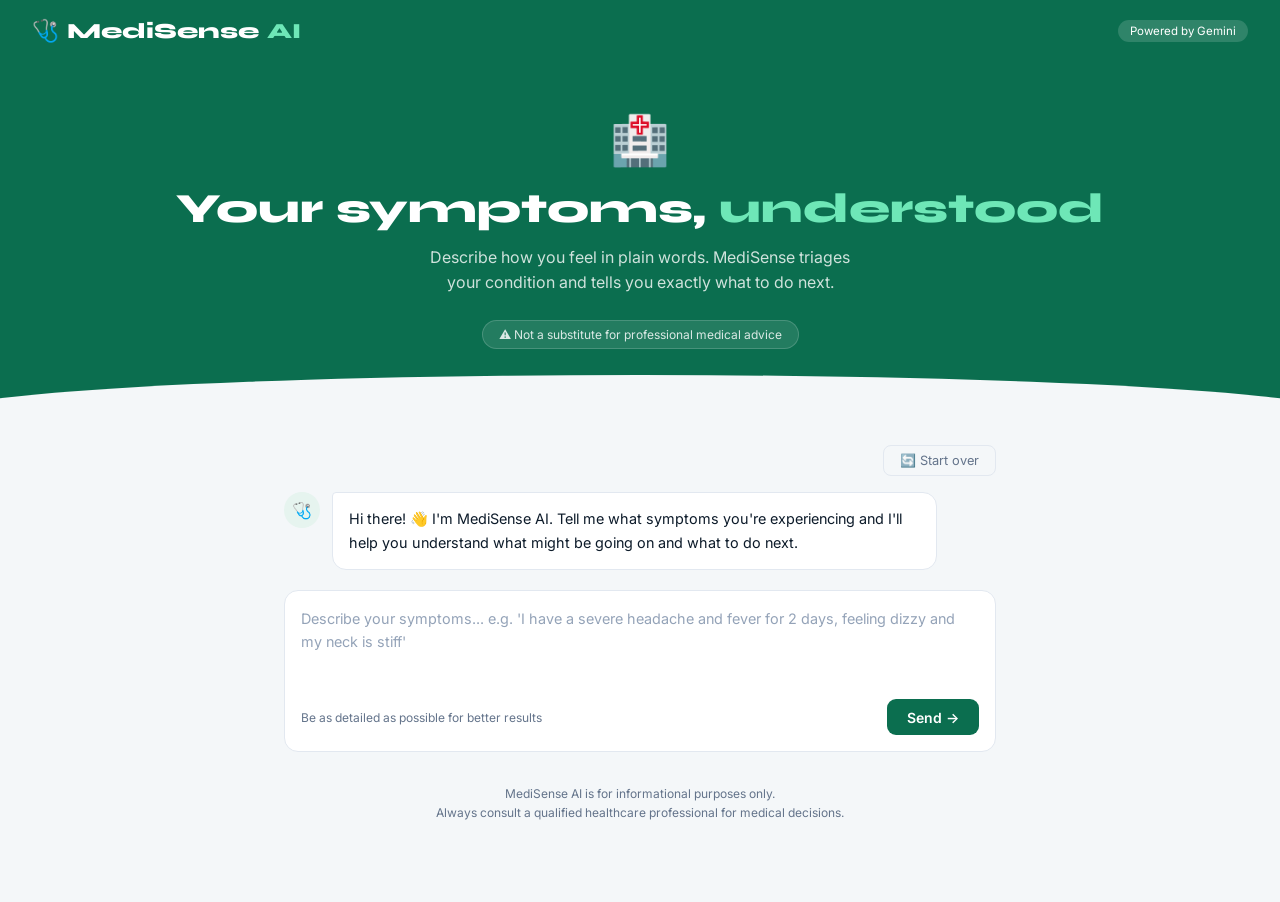
==== commit 077f076f: "updated" ====
--- a/medisense-ai.html
+++ b/medisense-ai.html
@@ -7,7 +7,7 @@
     <link
       href="https://fonts.googleapis.com/css2?family=Inter:wght@400;500;600;700&family=Syne:wght@700;800&display=swap"
       rel="stylesheet" />
-    <link rel="stylesheet" href=".css" />
+    <link rel="stylesheet" href="style.css" />
   </head>
   <body>
     <header>
@@ -56,6 +56,6 @@
       </div>
     </div>
 
-    <script src=".js"></script>
+    <script src="app.js"></script>
   </body>
 </html>
--- a/style.css
+++ b/style.css
@@ -0,0 +1,557 @@
+*,
+*::before,
+*::after {
+  box-sizing: border-box;
+  margin: 0;
+  padding: 0;
+}
+:root {
+  --bg: #f4f7f9;
+  --surface: #ffffff;
+  --primary: #0b6e4f;
+  --primary-light: #e6f4ef;
+  --primary-mid: #14a97a;
+  --text: #0d1b2a;
+  --muted: #64748b;
+  --border: #e2e8f0;
+  --emergency: #dc2626;
+  --emergency-bg: #fef2f2;
+  --urgent: #d97706;
+  --urgent-bg: #fffbeb;
+  --see-doctor: #2563eb;
+  --see-doctor-bg: #eff6ff;
+  --monitor: #0b6e4f;
+  --monitor-bg: #e6f4ef;
+}
+body {
+  font-family: "Inter", sans-serif;
+  background: var(--bg);
+  color: var(--text);
+  min-height: 100vh;
+}
+
+/* HEADER */
+header {
+  background: var(--primary);
+  padding: 0 2rem;
+  height: 62px;
+  display: flex;
+  align-items: center;
+  justify-content: space-between;
+  position: sticky;
+  top: 0;
+  z-index: 10;
+}
+.logo {
+  font-family: "Syne", sans-serif;
+  font-size: 1.35rem;
+  font-weight: 800;
+  color: white;
+  display: flex;
+  align-items: center;
+  gap: 0.5rem;
+}
+.logo .dot {
+  color: #6ee7b7;
+}
+.header-badge {
+  font-size: 0.72rem;
+  background: rgba(255, 255, 255, 0.15);
+  color: white;
+  padding: 4px 12px;
+  border-radius: 20px;
+}
+
+/* HERO */
+.hero {
+  background: var(--primary);
+  color: white;
+  padding: 3rem 1.5rem 4rem;
+  text-align: center;
+  position: relative;
+  overflow: hidden;
+}
+.hero::after {
+  content: "";
+  position: absolute;
+  bottom: -2px;
+  left: 0;
+  right: 0;
+  height: 40px;
+  background: var(--bg);
+  clip-path: ellipse(55% 100% at 50% 100%);
+}
+.hero-icon {
+  font-size: 3rem;
+  margin-bottom: 1rem;
+  display: block;
+}
+.hero h1 {
+  font-family: "Syne", sans-serif;
+  font-size: clamp(1.8rem, 4vw, 2.6rem);
+  font-weight: 800;
+  line-height: 1.15;
+  margin-bottom: 0.75rem;
+}
+.hero h1 span {
+  color: #6ee7b7;
+}
+.hero p {
+  font-size: 1rem;
+  opacity: 0.8;
+  max-width: 440px;
+  margin: 0 auto 1.5rem;
+  line-height: 1.6;
+}
+.disclaimer-pill {
+  display: inline-block;
+  background: rgba(255, 255, 255, 0.12);
+  border: 1px solid rgba(255, 255, 255, 0.2);
+  padding: 6px 16px;
+  border-radius: 20px;
+  font-size: 0.75rem;
+  opacity: 0.85;
+}
+
+/* CONTAINER */
+.container {
+  max-width: 760px;
+  margin: 0 auto;
+  padding: 2rem 1.5rem 5rem;
+}
+
+/* BUBBLES */
+#chatHistory {
+  margin-bottom: 1.25rem;
+  display: flex;
+  flex-direction: column;
+  gap: 1rem;
+}
+.bubble {
+  display: flex;
+  gap: 0.75rem;
+  align-items: flex-start;
+}
+.bubble.user {
+  flex-direction: row-reverse;
+}
+.avatar {
+  width: 36px;
+  height: 36px;
+  border-radius: 50%;
+  display: flex;
+  align-items: center;
+  justify-content: center;
+  font-size: 1rem;
+  flex-shrink: 0;
+}
+.avatar.ai {
+  background: var(--primary-light);
+}
+.avatar.user-av {
+  background: #e0e7ff;
+}
+.bubble-content {
+  max-width: 85%;
+  padding: 0.875rem 1rem;
+  border-radius: 14px;
+  font-size: 0.9rem;
+  line-height: 1.65;
+}
+.bubble.ai .bubble-content {
+  background: var(--surface);
+  border: 1px solid var(--border);
+  border-top-left-radius: 4px;
+}
+.bubble.user .bubble-content {
+  background: var(--primary);
+  color: white;
+  border-top-right-radius: 4px;
+}
+
+/* TRIAGE CARD */
+.triage-card {
+  background: var(--surface);
+  border: 1px solid var(--border);
+  border-radius: 16px;
+  overflow: hidden;
+  margin-bottom: 0.75rem;
+}
+.triage-header {
+  padding: 1rem 1.25rem;
+  display: flex;
+  align-items: center;
+  gap: 0.75rem;
+  flex-wrap: wrap;
+}
+.triage-badge {
+  font-size: 0.75rem;
+  font-weight: 700;
+  padding: 4px 12px;
+  border-radius: 20px;
+}
+.triage-emergency .triage-header {
+  background: var(--emergency-bg);
+  border-bottom: 1px solid #fecaca;
+}
+.triage-emergency .triage-badge {
+  background: var(--emergency);
+  color: white;
+}
+.triage-urgent .triage-header {
+  background: var(--urgent-bg);
+  border-bottom: 1px solid #fde68a;
+}
+.triage-urgent .triage-badge {
+  background: var(--urgent);
+  color: white;
+}
+.triage-see-doctor .triage-header {
+  background: var(--see-doctor-bg);
+  border-bottom: 1px solid #bfdbfe;
+}
+.triage-see-doctor .triage-badge {
+  background: var(--see-doctor);
+  color: white;
+}
+.triage-monitor .triage-header {
+  background: var(--monitor-bg);
+  border-bottom: 1px solid #a7f3d0;
+}
+.triage-monitor .triage-badge {
+  background: var(--monitor);
+  color: white;
+}
+.triage-icon {
+  font-size: 1.5rem;
+}
+.triage-title {
+  font-weight: 700;
+  font-size: 0.95rem;
+  flex: 1;
+}
+.triage-body {
+  padding: 1.25rem;
+}
+.triage-summary {
+  font-size: 0.9rem;
+  line-height: 1.65;
+  margin-bottom: 1.25rem;
+}
+.triage-section {
+  margin-bottom: 1rem;
+}
+.triage-section h4 {
+  font-size: 0.8rem;
+  font-weight: 700;
+  color: var(--muted);
+  text-transform: uppercase;
+  letter-spacing: 0.4px;
+  margin-bottom: 0.5rem;
+}
+.triage-section ul {
+  list-style: none;
+  padding: 0;
+  display: flex;
+  flex-direction: column;
+  gap: 0.4rem;
+}
+.triage-section ul li {
+  font-size: 0.875rem;
+  padding: 0.5rem 0.75rem;
+  background: var(--bg);
+  border-radius: 8px;
+  display: flex;
+  gap: 0.5rem;
+  line-height: 1.5;
+}
+.action-steps ul li {
+  background: var(--primary-light);
+}
+
+/* HOSPITAL BTN */
+.hospital-btn {
+  display: flex;
+  align-items: center;
+  justify-content: center;
+  gap: 0.5rem;
+  width: 100%;
+  background: var(--emergency);
+  color: white;
+  border: none;
+  padding: 0.75rem;
+  border-radius: 10px;
+  font-size: 0.875rem;
+  font-weight: 700;
+  font-family: "Inter", sans-serif;
+  cursor: pointer;
+  margin-bottom: 0.75rem;
+  animation: pulse-red 1.8s infinite;
+}
+.hospital-btn.urgent-btn {
+  background: var(--urgent);
+  animation: pulse-amber 1.8s infinite;
+}
+@keyframes pulse-red {
+  0%,
+  100% {
+    box-shadow: 0 0 0 0 rgba(220, 38, 38, 0.4);
+  }
+  50% {
+    box-shadow: 0 0 0 8px rgba(220, 38, 38, 0);
+  }
+}
+@keyframes pulse-amber {
+  0%,
+  100% {
+    box-shadow: 0 0 0 0 rgba(217, 119, 6, 0.4);
+  }
+  50% {
+    box-shadow: 0 0 0 8px rgba(217, 119, 6, 0);
+  }
+}
+.location-status {
+  font-size: 0.78rem;
+  color: var(--muted);
+  text-align: center;
+  margin-bottom: 0.5rem;
+  min-height: 1rem;
+}
+
+/* FIRST AID */
+.firstaid-card {
+  background: #ecfdf5;
+  border: 1px solid #a7f3d0;
+  border-radius: 12px;
+  padding: 1rem 1.1rem;
+  margin-bottom: 0.75rem;
+}
+.firstaid-card h4 {
+  font-size: 0.82rem;
+  font-weight: 700;
+  color: var(--primary);
+  margin-bottom: 0.5rem;
+}
+.firstaid-card ul {
+  list-style: none;
+  padding: 0;
+  display: flex;
+  flex-direction: column;
+  gap: 0.35rem;
+}
+.firstaid-card ul li {
+  font-size: 0.85rem;
+  display: flex;
+  gap: 0.5rem;
+  line-height: 1.5;
+}
+
+/* EXPORT ROW */
+.export-row {
+  display: flex;
+  gap: 0.5rem;
+  margin-top: 0.75rem;
+}
+.share-btn {
+  flex: 1;
+  background: none;
+  border: 1px solid var(--primary);
+  color: var(--primary);
+  padding: 0.6rem;
+  border-radius: 9px;
+  font-size: 0.82rem;
+  font-weight: 600;
+  font-family: "Inter", sans-serif;
+  cursor: pointer;
+  transition: all 0.2s;
+}
+.share-btn:hover {
+  background: var(--primary-light);
+}
+.pdf-btn {
+  flex: 1;
+  background: #1e293b;
+  color: white;
+  border: none;
+  padding: 0.6rem;
+  border-radius: 9px;
+  font-size: 0.82rem;
+  font-weight: 600;
+  font-family: "Inter", sans-serif;
+  cursor: pointer;
+  transition: background 0.2s;
+}
+.pdf-btn:hover {
+  background: #0f172a;
+}
+
+/* FOLLOW-UP */
+.followup-card {
+  background: var(--surface);
+  border: 1px solid var(--border);
+  border-radius: 14px;
+  padding: 1.1rem 1.25rem;
+  margin-top: 0.5rem;
+}
+.followup-card p {
+  font-size: 0.875rem;
+  color: var(--muted);
+  margin-bottom: 0.75rem;
+}
+.followup-questions {
+  display: flex;
+  flex-direction: column;
+  gap: 0.5rem;
+}
+.fq-btn {
+  background: var(--bg);
+  border: 1px solid var(--border);
+  padding: 0.6rem 0.875rem;
+  border-radius: 8px;
+  font-size: 0.85rem;
+  font-family: "Inter", sans-serif;
+  cursor: pointer;
+  text-align: left;
+  color: var(--text);
+  transition: all 0.15s;
+  line-height: 1.4;
+}
+.fq-btn:hover {
+  border-color: var(--primary-mid);
+  background: var(--primary-light);
+  color: var(--primary);
+}
+
+/* INPUT */
+.input-area {
+  background: var(--surface);
+  border: 1px solid var(--border);
+  border-radius: 14px;
+  padding: 1rem;
+  display: flex;
+  flex-direction: column;
+  gap: 0.75rem;
+}
+.input-area textarea {
+  width: 100%;
+  border: none;
+  outline: none;
+  font-family: "Inter", sans-serif;
+  font-size: 0.9rem;
+  line-height: 1.6;
+  color: var(--text);
+  resize: none;
+  min-height: 80px;
+  background: transparent;
+}
+.input-area textarea::placeholder {
+  color: #94a3b8;
+}
+.input-footer {
+  display: flex;
+  justify-content: space-between;
+  align-items: center;
+}
+.input-hint {
+  font-size: 0.75rem;
+  color: var(--muted);
+}
+.send-btn {
+  background: var(--primary);
+  color: white;
+  border: none;
+  padding: 0.6rem 1.25rem;
+  border-radius: 9px;
+  font-size: 0.875rem;
+  font-weight: 600;
+  font-family: "Inter", sans-serif;
+  cursor: pointer;
+  transition: background 0.2s;
+}
+.send-btn:hover {
+  background: #094d37;
+}
+.send-btn:disabled {
+  background: #94a3b8;
+  cursor: not-allowed;
+}
+
+/* TYPING */
+.typing-bubble {
+  display: flex;
+  gap: 0.75rem;
+  align-items: flex-start;
+}
+.typing-dots {
+  background: var(--surface);
+  border: 1px solid var(--border);
+  border-radius: 14px;
+  border-top-left-radius: 4px;
+  padding: 0.875rem 1rem;
+  display: flex;
+  gap: 5px;
+  align-items: center;
+}
+.typing-dots span {
+  width: 7px;
+  height: 7px;
+  background: var(--primary-mid);
+  border-radius: 50%;
+  animation: bounce 1.2s infinite;
+}
+.typing-dots span:nth-child(2) {
+  animation-delay: 0.2s;
+}
+.typing-dots span:nth-child(3) {
+  animation-delay: 0.4s;
+}
+@keyframes bounce {
+  0%,
+  80%,
+  100% {
+    transform: translateY(0);
+    opacity: 0.4;
+  }
+  40% {
+    transform: translateY(-6px);
+    opacity: 1;
+  }
+}
+
+/* MISC */
+.error-pill {
+  background: #fef2f2;
+  border: 1px solid #fecaca;
+  color: var(--emergency);
+  padding: 0.75rem 1rem;
+  border-radius: 10px;
+  font-size: 0.875rem;
+  margin-bottom: 0.75rem;
+}
+.reset-btn {
+  background: none;
+  border: 1px solid var(--border);
+  color: var(--muted);
+  padding: 0.45rem 1rem;
+  border-radius: 8px;
+  font-size: 0.8rem;
+  font-family: "Inter", sans-serif;
+  cursor: pointer;
+  transition: all 0.2s;
+}
+.reset-btn:hover {
+  border-color: var(--emergency);
+  color: var(--emergency);
+}
+.top-bar {
+  display: flex;
+  justify-content: flex-end;
+  margin-bottom: 1rem;
+}
+.footer-note {
+  text-align: center;
+  font-size: 0.75rem;
+  color: var(--muted);
+  margin-top: 2rem;
+  line-height: 1.6;
+}
